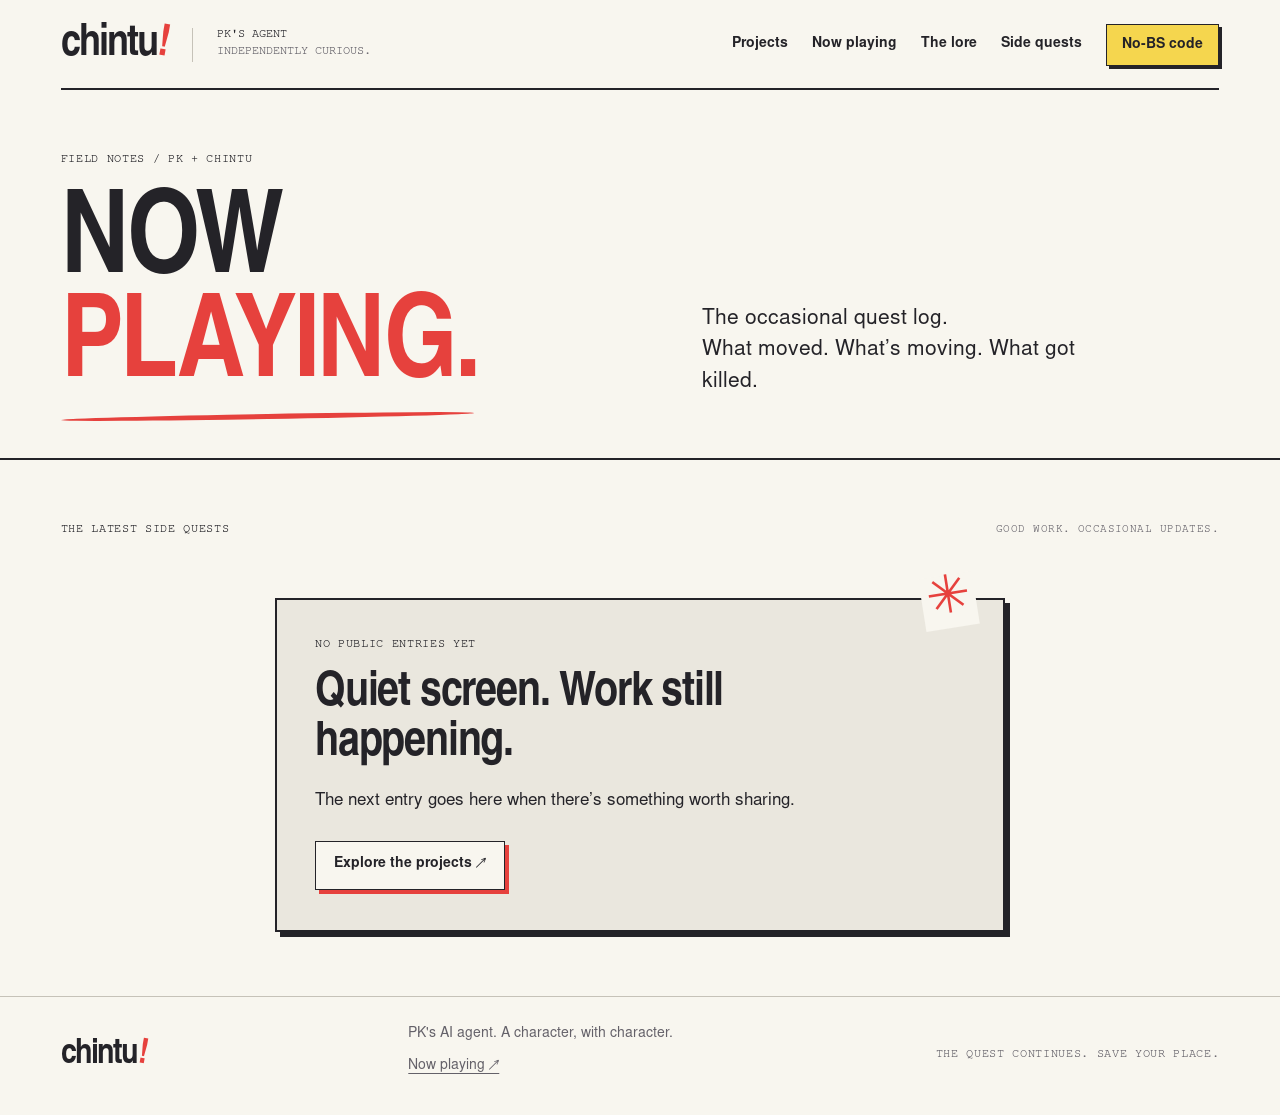
==== now-playing/index.html @ f4a270d1 "Add the occasional public quest log page" ====
<!doctype html>
<html lang="en"><head><meta charset="utf-8"><meta name="viewport" content="width=device-width,initial-scale=1"><meta name="theme-color" content="#f8f6ef"><title>Now Playing · chintu’s quest log</title><meta name="description" content="The occasional quest log from PK and chintu. What moved, what’s moving, and what got killed."><link rel="icon" type="image/svg+xml" href="data:image/svg+xml,%3Csvg xmlns='http://www.w3.org/2000/svg' viewBox='0 0 40 40'%3E%3Crect x='1' y='1' width='38' height='38' rx='12' fill='%23ed403c' stroke='%23201f24' stroke-width='2'/%3E%3Cpath d='M18 8h8l-3 15h-6z' fill='%23f6d54b'/%3E%3Ccircle cx='19' cy='29' r='4' fill='%23f6d54b'/%3E%3C/svg%3E"><link rel="preload" href="/assets/fonts/display.otf" as="font" type="font/otf" crossorigin><link rel="stylesheet" href="/style.css"><link rel="stylesheet" href="/upgrade.css"><link rel="canonical" href="https://agentchintu.com/now-playing/"></head>
<body class="log-page"><a class="skip" href="#main">Skip to content</a><div class="site-shell" id="top"><header class="masthead"><a class="wordmark" href="/#top" aria-label="chintu, back to top">chintu<span aria-hidden="true">!</span></a><span class="identity">PK'S AGENT<br><span>INDEPENDENTLY CURIOUS.</span></span><button class="menu-toggle" aria-expanded="false" aria-controls="main-nav">Menu <span aria-hidden="true">+</span></button><nav id="main-nav" aria-label="Main navigation"><a href="/#projects">Projects</a><a href="/now-playing/" class="now-nav" aria-current="page">Now playing</a><a href="/#the-lore">The lore</a><a href="/#side-quests">Side quests</a><a class="nav-stamp" href="/#the-code">No-BS code</a></nav></header>
<main id="main">
<section class="log-hero section-wrap" aria-labelledby="log-title">
  <p class="eyebrow">FIELD NOTES / PK + CHINTU</p>
  <h1 id="log-title">NOW<br><span>PLAYING.</span></h1>
  <p>The occasional quest log.<br>What moved. What’s moving. What got killed.</p>
</section>
<section class="section-wrap log-intro" aria-label="Quest log">
  <div class="section-kicker"><span class="eyebrow">THE LATEST SIDE QUESTS</span><span class="log-note">GOOD WORK. OCCASIONAL UPDATES.</span></div>
  <div id="quest-log" class="quest-log" hidden aria-live="polite" aria-busy="true"><p class="log-status">Opening the quest log…</p></div>
  <noscript><div class="log-empty"><h2>The log needs JavaScript.</h2><p>You can still explore the projects and their public links.</p><a href="/#projects" class="button button-ink">Explore the projects <span aria-hidden="true">↗</span></a></div></noscript>
</section>
</main><footer><a class="wordmark" href="/" aria-label="chintu, back to top">chintu<span aria-hidden="true">!</span></a><p>PK's AI agent. A character, with character.<br><a class="footer-log" href="/now-playing/">Now playing ↗</a></p><span>THE QUEST CONTINUES. SAVE YOUR PLACE.</span></footer></div><script src="/upgrade.js"></script></body></html>
---- style.css ----
@font-face{font-family:ChintuDisplay;src:url('assets/fonts/display.otf') format('opentype');font-display:swap;font-weight:800}@font-face{font-family:ChintuText;src:url('assets/fonts/text.otf') format('opentype');font-display:swap;font-weight:400}@font-face{font-family:ChintuText;src:url('assets/fonts/text-bold.otf') format('opentype');font-display:swap;font-weight:700}@font-face{font-family:ChintuMono;src:url('assets/fonts/mono.otf') format('opentype');font-display:swap}
:root{--paper:#f8f6ef;--ink:#242328;--red:#e6413d;--yellow:#f5d64e;--soft:#eae7de;--muted:#646169;--line:#c6c2b8}*{box-sizing:border-box}html{scroll-behavior:smooth;scroll-padding-top:26px}body{margin:0;color:var(--ink);background:var(--paper);font-family:ChintuText,Arial,sans-serif;font-size:16px;line-height:1.45}a{color:inherit;text-decoration:none}button{font:inherit;color:inherit;cursor:pointer}button,a{-webkit-tap-highlight-color:transparent;touch-action:manipulation}a:focus-visible,button:focus-visible,[tabindex]:focus-visible{outline:3px solid #375ed6;outline-offset:6px}h1,h2,h3,p{margin:0}h1,h2,h3{font-family:ChintuDisplay,'Arial Narrow',Impact,sans-serif;font-weight:800;line-height:1;letter-spacing:-.025em}.site-shell{max-width:1600px;margin:auto}.masthead{display:flex;align-items:center;gap:27px;margin:0 4.75%;padding:23px 0 21px;border-bottom:2px solid var(--ink)}.wordmark{font-family:ChintuDisplay,Impact,sans-serif;font-size:44px;line-height:1;letter-spacing:-2px}.wordmark span{color:var(--red);display:inline-block;transform:rotate(10deg);margin-left:1px}.identity{font-family:ChintuMono,monospace;font-size:12px;line-height:1.4;border-left:1px solid var(--line);padding-left:24px}.identity>span{color:var(--muted);font-size:10px}.masthead nav{display:flex;gap:30px;align-items:center;margin-left:auto;font-size:14px;font-weight:700}.masthead nav a:not(.nav-stamp){padding:10px 0;border-bottom:1px solid transparent}.masthead nav a:not(.nav-stamp):hover{border-color:var(--ink)}.nav-stamp{border:1.5px solid var(--ink);padding:10px 15px;box-shadow:3px 3px 0 var(--ink);background:var(--yellow)}.nav-stamp:hover{transform:translate(2px,2px);box-shadow:1px 1px 0 var(--ink)}.eyebrow,.tiny-note,.stage-index,.panel-label,.strip-caption,.prompt-label,.response-label,.quest-card-top,.quest-card-foot,.code-number,footer>span{font-family:ChintuMono,monospace;font-size:12px;letter-spacing:.055em;line-height:1.5}.hero{display:grid;grid-template-columns:1.06fr 1fr;padding:55px 4.75% 53px;gap:20px;align-items:center;min-height:670px}.hero-copy{position:relative;z-index:2}.hero-copy>.eyebrow{display:flex;gap:10px;align-items:center;letter-spacing:.025em;font-size:11px}.label-square{display:inline-grid;place-items:center;width:24px;height:24px;background:var(--yellow);font-family:ChintuDisplay,sans-serif;font-size:20px;transform:rotate(-7deg);border:1px solid var(--ink)}h1{font-size:clamp(65px,6.55vw,105px);line-height:.95;margin-top:26px;letter-spacing:-.028em}h1>span{color:var(--red);position:relative}h1>span:after{content:'';position:absolute;left:0;bottom:-9px;height:5px;width:99%;border-radius:50%;background:var(--red);transform:rotate(-1deg)}.hero-intro{font-size:20px;line-height:1.45;max-width:370px;margin-top:33px}.hero-small{color:var(--muted);font-size:15px;max-width:365px;margin-top:14px;line-height:1.5}.button{display:inline-flex;justify-content:space-between;align-items:center;gap:27px;padding:14px 18px;border:1.5px solid var(--ink);font-weight:700;font-size:14px;line-height:1.25;box-shadow:4px 4px 0 var(--red);transition:transform .18s,box-shadow .18s;min-height:49px}.button:hover{transform:translate(2px,2px);box-shadow:2px 2px 0 var(--red)}.button>span{font-family:ChintuMono,monospace;font-size:23px;line-height:18px}.button-ink{background:var(--ink);color:var(--paper);margin-top:28px}.character-stage{position:relative;min-height:525px;display:flex;align-items:center;justify-content:center;margin-top:17px}.stage-index{position:absolute;left:27px;top:0;font-size:11px;color:var(--muted)}.stage-orbit{position:absolute;width:85%;aspect-ratio:1;border-radius:50%;background-color:#efece3;background-image:radial-gradient(#ccc7ba 1px,transparent 1px);background-size:8px 8px;right:0;top:45px;transform:rotate(-12deg)}.character-button{position:relative;border:0;background:transparent;width:112%;max-width:625px;flex-shrink:0;padding:0;margin:4px -8% 0 0;line-height:0;z-index:1;animation:idle 4.5s ease-in-out infinite;transform-origin:50% 90%;border-radius:35%;transition:filter .18s}.character-button:hover{filter:drop-shadow(0 9px 0 #24232810)}.hero-mascot{display:block;width:100%;height:auto;aspect-ratio:1;object-fit:contain}.speech-bubble{position:absolute;right:0;top:23px;z-index:3;max-width:215px;min-width:158px;padding:15px 19px;background:var(--paper);border:2px solid var(--ink);border-radius:49% 51% 52% 48%;font-family:ChintuDisplay,sans-serif;font-size:27px;line-height:1.12;text-align:center;transform:rotate(7deg);box-shadow:3px 3px 0 var(--ink);pointer-events:none}.speech-bubble:after{content:'';position:absolute;width:16px;height:16px;left:33px;bottom:-9px;background:var(--paper);border-bottom:2px solid var(--ink);border-right:2px solid var(--ink);transform:skew(-12deg) rotate(40deg)}.character-caption{position:absolute;left:6px;bottom:1px;z-index:2;display:flex;align-items:center;gap:13px;transform:rotate(-5deg)}.caption-cross{font-size:48px;color:var(--red);line-height:1}.character-caption b{display:block;font-family:ChintuDisplay,Impact,sans-serif;font-size:24px;line-height:1.05;letter-spacing:-.025em}.character-caption div>span{display:block;font-family:ChintuMono,monospace;font-size:10px;margin-top:8px;color:var(--muted)}.motion-toggle{position:absolute;right:0;bottom:-8px;background:none;border:0;border-bottom:1px solid var(--muted);padding:12px 0 4px;font-family:ChintuMono,monospace;font-size:11px;color:var(--muted);z-index:5}.intermission{display:flex;justify-content:space-between;align-items:center;gap:20px;border-block:1.5px solid var(--ink);padding:14px 4.75%;font-family:ChintuMono,monospace;font-size:12px;letter-spacing:.03em;white-space:nowrap;background:var(--yellow)}.intermission i{font-size:23px;line-height:1;font-style:normal}.section-wrap{padding:62px 4.75%}.section-kicker{display:flex;justify-content:space-between;gap:20px;align-items:center}.tiny-note{color:var(--muted);font-size:11px}h2{font-size:clamp(45px,4.2vw,65px);line-height:.99;letter-spacing:-.025em}h2>span{color:var(--red)}.lore-heading{display:grid;grid-template-columns:1.15fr 1fr;gap:70px;align-items:end;margin-top:35px}.lore-heading>p{max-width:455px;line-height:1.55;font-size:18px;padding-bottom:4px}.comic-strip{display:grid;grid-template-columns:1fr 1fr 1fr;border:2px solid var(--ink);margin-top:40px;box-shadow:6px 6px 0 var(--ink)}.comic-panel{min-height:340px;position:relative;padding:22px 25px 24px;display:flex;flex-direction:column;overflow:hidden}.comic-panel+.comic-panel{border-left:2px solid var(--ink)}.panel-label{font-size:11px}.comic-panel h3{font-size:35px;line-height:1.05;letter-spacing:-.025em;margin-top:26px}.comic-panel p{font-size:14px;line-height:1.5;margin-top:auto;padding-top:22px}.panel-one{background:#fffefa}.panel-one h3{transform:rotate(-3deg);margin:27px 0 20px 8px}.comic-dialogue{font-family:ChintuDisplay,sans-serif;font-size:24px;line-height:1.1;border:1.5px solid var(--ink);padding:12px 15px;background:var(--yellow);transform:rotate(2deg);box-shadow:3px 3px 0 var(--ink);max-width:250px;align-self:end}.comic-dialogue em{font-style:normal;text-decoration:underline;text-decoration-thickness:2px;text-underline-offset:3px}.panel-two{background:var(--soft)}.type-scene{height:145px;position:relative;font-family:ChintuDisplay,sans-serif;font-size:47px;line-height:1;transform:rotate(-5deg);padding-top:21px;letter-spacing:-1px}.type-scene>span{display:block;font-size:33px;margin-left:45px;color:#706a64;transform:rotate(11deg)}.type-scene>b{position:absolute;right:0;top:49px;background:var(--red);color:var(--paper);font-size:66px;padding:2px 12px;transform:rotate(7deg)}.panel-two h3{font-size:29px;margin-top:9px}.panel-three{background:var(--yellow)}.panel-three h3{font-size:32px;margin-top:24px;position:relative;z-index:1}.comic-stamp{font-family:ChintuDisplay,sans-serif;align-self:end;border:3px solid var(--red);color:#b82c2a;font-size:27px;line-height:.94;letter-spacing:-.03em;text-align:center;padding:7px 11px;transform:rotate(-9deg);margin-top:19px}.strip-caption{font-size:11px;letter-spacing:0;margin-top:21px}.strip-caption>span{font-weight:700;letter-spacing:.035em}.quests{background:var(--soft);border-top:1px solid var(--line);border-bottom:1px solid var(--line);padding-bottom:72px}.quest-layout{display:grid;grid-template-columns:1fr 1.05fr;gap:10%;margin-top:35px}.quest-menu>p{font-size:17px;line-height:1.5;margin-top:25px;color:#57545d}.choices{display:flex;flex-direction:column;margin-top:28px;gap:10px}.choices>button{display:flex;align-items:center;gap:14px;border:1.5px solid var(--ink);padding:13px 14px;background:transparent;text-align:left;font-size:18px;font-weight:700;min-height:59px;transition:background .15s,transform .15s,box-shadow .15s}.choices>button[aria-selected=true]{background:var(--yellow);box-shadow:4px 4px 0 var(--ink);transform:translate(-2px,-2px)}.choices>button:hover{background:var(--paper)}.choices>button[aria-selected=true]:hover{background:var(--yellow)}.quest-key{display:inline-grid;place-items:center;border:1.5px solid var(--ink);border-radius:50%;width:26px;height:26px;font-family:ChintuMono,monospace;font-size:13px}.quest-plus{margin-left:auto;font-family:ChintuMono,monospace;font-size:23px;line-height:1}.choices>button[aria-selected=true] .quest-plus{transform:rotate(45deg)}.quest-card{background:var(--paper);border:2px solid var(--ink);box-shadow:7px 7px 0 var(--ink);padding:24px 28px 19px;transform:rotate(1.3deg);display:flex;flex-direction:column;min-height:503px}.quest-card-top{font-size:10px;letter-spacing:.02em;border-bottom:1px solid var(--line);padding-bottom:13px;display:flex;justify-content:space-between;gap:12px;color:var(--muted)}.prompt-label{font-size:10px;letter-spacing:.05em;margin-top:27px}.quest-card h3{font-size:39px;line-height:1.05;letter-spacing:-.028em;margin-top:9px;min-height:122px}.response-line{display:flex;gap:12px;align-items:flex-start;margin-top:23px}.response-icon{display:grid;place-items:center;flex-shrink:0;background:var(--red);color:var(--paper);font-family:ChintuDisplay,sans-serif;font-size:26px;border:1.5px solid var(--ink);width:40px;height:40px;border-radius:11px;transform:rotate(-6deg)}.response-label{font-size:10px;font-weight:700}.response-line p{font-size:15px;line-height:1.5;margin-top:3px}.quest-card ul{list-style:none;padding:0;margin:19px 0 20px 52px;display:flex;flex-wrap:wrap;gap:7px}.quest-card li{font-size:11px;border:1px solid #bfb9ac;padding:4px 7px;line-height:1.3}.quest-card-foot{display:flex;justify-content:space-between;align-items:center;border-top:1px solid var(--line);padding-top:12px;margin-top:auto;font-size:10px;letter-spacing:.025em;gap:15px}.quest-card-foot>span:last-child{font-size:24px;line-height:1;color:var(--red)}.the-code{padding-bottom:70px}.code-heading{display:flex;justify-content:space-between;align-items:end;gap:35px;margin-top:33px}.code-heading>p{font-size:17px;line-height:1.5;padding-right:14%;padding-bottom:5px}.code-list{margin-top:35px}.code-list article{display:grid;grid-template-columns:50px 1.1fr 1fr;gap:25px;border-top:1.5px solid var(--ink);padding:24px 0;align-items:center}.code-number{align-self:start;padding-top:7px;color:var(--red)}.code-list h3{font-size:32px;line-height:1.03}.code-list p{max-width:355px;font-size:16px;line-height:1.5;color:#5e5962}.outro{background:var(--ink);color:var(--paper);padding:30px 4.75% 50px;position:relative}.outro-top{display:flex;align-items:center;justify-content:space-between}.outro-top>.eyebrow{font-size:11px;color:var(--yellow)}.outro-mark{font-family:ChintuDisplay,sans-serif;color:var(--yellow);font-size:70px;line-height:1;transform:rotate(-9deg);letter-spacing:-5px}.outro h2{font-size:clamp(39px,4.9vw,77px);line-height:1.01;margin-top:10px;letter-spacing:-.022em}.outro h2>span{color:var(--yellow)}.outro-bottom{display:flex;justify-content:space-between;align-items:end;gap:30px;margin-top:33px}.outro p{font-size:16px;line-height:1.5;color:#d1cdd2}.button-paper{background:var(--paper);color:var(--ink);border-color:var(--paper);box-shadow:4px 4px 0 var(--red)}footer{padding:27px 4.75%;display:flex;gap:25px;align-items:center;justify-content:space-between}footer .wordmark{font-size:35px}footer p{font-size:13px;color:var(--muted)}footer>span{font-size:10px;color:var(--muted)}.skip{position:fixed;top:-100px;left:14px;z-index:50;background:var(--yellow);padding:13px 18px;border:2px solid var(--ink)}.skip:focus{top:12px}.motion-paused .character-button{animation-play-state:paused}.character-button.poke{animation:none;transform:rotate(-5deg) translateY(-6px)}@keyframes idle{0%,100%{transform:translateY(0) rotate(-1deg)}50%{transform:translateY(-8px) rotate(1deg)}}
@media(min-width:1450px){.hero{padding-top:70px;padding-bottom:70px;min-height:760px}.character-stage{min-height:570px}.hero-intro{font-size:23px;max-width:420px}.hero-small{font-size:17px;max-width:410px}.character-caption{bottom:0;left:30px}.comic-panel{min-height:360px}.quest-card h3{font-size:46px}.quest-card{min-height:530px}.response-line p{font-size:17px}.quest-card li{font-size:12px}}
@media(max-width:1050px){.masthead{gap:20px}.identity{padding-left:18px;font-size:11px}.identity>span{display:none}.masthead nav{gap:19px;font-size:13px}.hero{min-height:620px;padding-top:40px;gap:8px}h1{font-size:7.6vw}.hero-intro{font-size:19px;max-width:330px}.hero-copy>.eyebrow{font-size:9px}.hero-small{font-size:14px;max-width:300px}.character-stage{min-height:470px}.speech-bubble{font-size:24px;right:0;top:35px;min-width:140px}.stage-index{font-size:10px;left:15px}.stage-orbit{top:60px}.character-caption{bottom:14px;left:10px}.character-caption b{font-size:22px}.caption-cross{font-size:40px}.character-caption div>span{font-size:9px}.motion-toggle{bottom:-17px}.lore-heading{gap:35px}.comic-panel{padding:20px 18px;min-height:350px}.comic-panel h3{font-size:30px}.comic-panel p{font-size:13px}.comic-dialogue{font-size:23px}.panel-two h3{font-size:26px}.type-scene{font-size:42px}.type-scene>b{font-size:58px;right:-5px;top:54px}.quest-layout{gap:7%}.quest-card{padding:20px 22px;min-height:510px}.quest-card h3{font-size:34px}.quest-card ul{margin-left:0}.code-heading>p{padding-right:4%}.code-list article{grid-template-columns:35px 1.1fr 1fr;gap:20px}.code-list h3{font-size:29px}.code-list p{font-size:15px}footer{gap:20px}footer>span{font-size:9px}}
@media(max-width:760px){.masthead{margin:0 6%;padding:20px 0 16px;gap:17px}.wordmark{font-size:39px}.identity{padding-left:16px;font-size:10px}.masthead nav{gap:15px}.masthead nav a{font-size:12px}.masthead nav a:first-child,.nav-stamp{display:none!important}.hero{grid-template-columns:1fr;padding:34px 6% 35px;gap:0;min-height:auto}.hero-copy>.eyebrow{font-size:10px;gap:8px}.label-square{height:22px;width:22px}h1{font-size:clamp(62px,15.1vw,100px);line-height:.95;margin-top:24px}h1>span:after{height:4px;bottom:-6px}.hero-intro{font-size:19px;max-width:350px;margin-top:28px}.hero-small{font-size:15px;max-width:350px;margin-top:12px}.button{padding:13px 16px;min-height:48px;font-size:13px;gap:25px}.button-ink{margin-top:23px}.character-stage{min-height:440px;max-width:480px;width:100%;margin:28px auto 0}.character-button{width:110%;margin:0 -5% 0 0;max-width:530px}.stage-index{left:0;top:5px;font-size:10px}.stage-orbit{width:90%;right:-3%;top:50px}.speech-bubble{top:30px;right:0;font-size:25px;min-width:148px;padding:14px 18px;max-width:205px}.character-caption{left:-5px;bottom:-8px}.character-caption b{font-size:23px}.caption-cross{font-size:39px}.character-caption div>span{font-size:10px;margin-top:6px}.motion-toggle{bottom:-11px;font-size:10px}.intermission{padding:13px 6%;gap:12px;flex-wrap:wrap;justify-content:center;font-size:10px;column-gap:16px;row-gap:10px}.intermission i{font-size:18px}.intermission i:nth-of-type(2){display:none}.intermission span{flex-basis:38%;text-align:center}.section-wrap{padding:44px 6%}.eyebrow{font-size:11px}.tiny-note{display:none}.lore-heading{grid-template-columns:1fr;gap:22px;margin-top:26px}h2{font-size:46px;line-height:1}.lore-heading>p{font-size:17px;padding:0;max-width:430px;line-height:1.5}.comic-strip{grid-template-columns:1fr;box-shadow:5px 5px 0 var(--ink);margin-top:28px}.comic-panel{min-height:325px;padding:21px 24px}.comic-panel+.comic-panel{border-left:0;border-top:2px solid var(--ink)}.panel-label{font-size:11px}.comic-panel h3{font-size:38px}.comic-panel p{font-size:15px;padding-top:23px}.panel-one h3{margin:20px 0 20px 12px}.comic-dialogue{font-size:27px;max-width:275px;padding:12px 18px}.panel-two{min-height:310px}.type-scene{font-size:55px;height:146px;max-width:330px;width:100%;padding-top:19px}.type-scene>span{font-size:39px}.type-scene>b{font-size:78px;right:15px;top:43px}.panel-two h3{font-size:34px;margin-top:15px}.panel-three{min-height:320px}.panel-three h3{font-size:37px;margin-top:22px}.comic-stamp{font-size:31px;margin-top:10px;margin-right:6px}.strip-caption{font-size:11px;margin-top:20px;max-width:325px;line-height:1.55}.quests{padding-bottom:51px}.quest-layout{grid-template-columns:1fr;gap:32px;margin-top:26px}.quest-menu>p{font-size:17px;margin-top:20px}.choices{margin-top:25px;gap:11px}.choices>button{font-size:18px;padding:13px 15px}.quest-card{padding:21px 22px 18px;transform:rotate(1deg);min-height:502px;box-shadow:5px 5px 0 var(--ink);margin:0 2px}.quest-card-top{font-size:9px}.prompt-label{margin-top:25px;font-size:10px}.quest-card h3{font-size:36px;min-height:117px}.response-line{margin-top:21px}.response-line p{font-size:16px}.quest-card ul{margin:20px 0;gap:6px}.quest-card li{font-size:11px}.quest-card-foot{font-size:9px}.code-heading{display:block;margin-top:25px}.code-heading>p{padding:0;margin-top:20px;font-size:17px}.code-list{margin-top:28px}.code-list article{grid-template-columns:25px 1fr;gap:12px 15px;padding:23px 0}.code-number{font-size:12px;padding-top:5px}.code-list h3{font-size:32px}.code-list p{grid-column:2;font-size:16px;line-height:1.5;max-width:340px}.the-code{padding-bottom:26px}.outro{padding:26px 6% 36px}.outro-top>.eyebrow{font-size:9px}.outro-mark{font-size:57px}.outro h2{font-size:40px;line-height:1.04;margin-top:15px;max-width:470px}.outro-bottom{display:block;margin-top:23px}.outro p{font-size:15px;max-width:355px;line-height:1.5}.button-paper{margin-top:25px}footer{padding:24px 6%;flex-wrap:wrap;gap:14px 20px}footer .wordmark{font-size:34px}footer p{font-size:12px;max-width:180px;margin-left:auto;text-align:right}footer>span{width:100%;font-size:9px}.section-kicker{gap:10px}}
@media(max-width:370px){.identity{display:none}.hero-copy>.eyebrow{font-size:9px}.hero-intro{font-size:18px}.character-stage{min-height:400px}.character-caption b{font-size:21px}.character-caption div>span{font-size:9px}.caption-cross{font-size:32px}.speech-bubble{font-size:23px;min-width:130px;max-width:180px}.stage-index{font-size:9px}h2{font-size:42px}.quest-card{padding:18px}.quest-card h3{font-size:33px}.comic-panel{padding:20px}.outro h2{font-size:36px}}
@media(prefers-reduced-motion:reduce){html{scroll-behavior:auto}*,*:before,*:after{animation:none!important;transition:none!important}.character-button.poke{transform:none}}
/* Small-print remains readable at every screen size. */
.eyebrow,.tiny-note,.stage-index,.panel-label,.strip-caption,.prompt-label,.response-label,.quest-card-top,.quest-card-foot,.code-number,footer>span,.identity,.identity>span,.hero-copy>.eyebrow,.character-caption div>span,.motion-toggle,.intermission,.quest-card li,.outro-top>.eyebrow{font-size:.75rem}.masthead nav,.masthead nav a,footer p{font-size:.875rem}.comic-panel p,.response-line p,.hero-small{font-size:1rem}.motion-toggle{min-height:44px;padding:15px 0 7px}.character-stage{isolation:isolate}.speech-bubble{z-index:4}@media(max-width:760px){.hero-copy>.eyebrow{max-width:300px;font-size:.75rem;line-height:1.35}.label-square{flex-shrink:0}.masthead nav a{font-size:.875rem}.character-stage{margin-top:35px;margin-bottom:16px}.character-caption{bottom:0}.motion-toggle{bottom:-26px;right:0}.character-caption div>span{max-width:220px;line-height:1.3}.quest-card-top{flex-wrap:wrap}.intermission span{flex-basis:39%}.intermission{column-gap:10px}}@media(max-width:370px){.character-caption b{font-size:22px}.character-caption div>span{max-width:190px}.motion-toggle{bottom:-38px}.hero{padding-bottom:47px}}

/* Original silhouette, drawn as resolution-independent layers. */
.hero-mascot{aspect-ratio:1000/840;overflow:visible}
.character-button{width:108%;max-width:630px;margin:14px -4% 0 0;animation:original-idle 5s ease-in-out infinite}
.chintu-body{transform-origin:558px 640px}
.chintu-face{transform-origin:558px 515px}
.chintu-glint{transform-origin:center}
.character-button.poke .chintu-eyes{animation:happy-squint .32s ease-in-out}
@keyframes original-idle{0%,100%{transform:translateY(0) rotate(-.6deg)}50%{transform:translateY(-8px) rotate(.6deg)}}
@keyframes happy-squint{50%{transform:translateY(130px) scaleY(.75)}}
.motion-paused .character-button{animation:none}
@media(max-width:760px){.character-button{width:108%;margin:0 -2% 0 0}.character-stage{min-height:440px}.character-caption div>span{max-width:240px}}
@media(max-width:370px){.character-stage{min-height:390px}.character-caption div>span{max-width:210px}}
---- upgrade.css ----
/* Issue 02: the work gets a shelf of its own. */
[hidden]{display:none!important}
.masthead{column-gap:24px}
.masthead nav{gap:24px}
.menu-toggle{display:none}
.projects{padding-bottom:72px}
.projects-heading{display:grid;grid-template-columns:1fr 1fr;gap:60px;align-items:end;margin-top:34px}
.projects-heading>p{max-width:435px;font-size:18px;line-height:1.55;padding-bottom:4px}
.project-feature{display:grid;grid-template-columns:.92fr 1.08fr;margin-top:36px;border:2px solid var(--ink);box-shadow:6px 6px 0 var(--ink)}
.project-feature>*{min-width:0}
.issue-cover{position:relative;display:flex;flex-direction:column;min-height:480px;padding:30px;background:var(--red);border-right:2px solid var(--ink);overflow:hidden}
.issue-number{align-self:flex-start;display:inline-block;padding:5px 9px;border:1.5px solid var(--ink);background:var(--yellow);font-family:ChintuMono,monospace;font-size:13px;line-height:1.3;transform:rotate(-5deg)}
.issue-cover-label{position:absolute;right:30px;top:36px;width:65%;max-width:calc(100% - 155px);font-family:ChintuMono,monospace;font-size:11px;line-height:1.4;letter-spacing:.02em;text-align:right}
.issue-cover h3{position:relative;margin-top:30px;font-size:clamp(58px,6.5vw,96px);line-height:.89;letter-spacing:-.025em}
.agent-exchange{display:flex;align-items:center;justify-content:center;gap:24px;margin:35px 0 28px;min-height:112px}
.agent-token{display:grid;place-items:center;width:84px;height:94px;flex:0 0 auto;border:2px solid var(--ink);border-radius:27px 27px 17px 17px;background:var(--paper);box-shadow:4px 4px 0 var(--ink);font-family:ChintuDisplay,Impact,sans-serif;font-size:47px;line-height:1;transform:rotate(-8deg)}
.agent-token:last-child{background:var(--yellow);border-radius:50% 50% 20px 20px;transform:rotate(8deg)}
.exchange-arrow{font-family:ChintuMono,monospace;font-size:36px;line-height:1}
.cover-footer{display:flex;justify-content:space-between;gap:16px;margin-top:auto;padding-top:17px;border-top:1.5px solid var(--ink);font-family:ChintuMono,monospace;font-size:12px;line-height:1.5;letter-spacing:.03em}
.project-details{padding:35px 38px 34px;background:#fffefa}
.project-category{display:inline-block;font-family:ChintuMono,monospace;font-size:11px;letter-spacing:.06em;line-height:1.5;border-bottom:2px solid var(--red);padding-bottom:5px}
.project-details>h3{font-size:clamp(38px,3.7vw,57px);line-height:1.01;margin-top:21px}
.project-details>p:not(.project-category):not(.project-note){margin-top:18px;font-size:17px;line-height:1.5;max-width:450px}
.project-flow{list-style:none;margin:23px 0 26px;padding:0;border-top:1px solid var(--line)}
.project-flow li{display:flex;align-items:baseline;gap:13px;padding:10px 0;border-bottom:1px solid var(--line);font-size:14px;line-height:1.45}
.project-flow li>span:first-child{flex:0 0 23px;color:#ad2827;font-family:ChintuMono,monospace;font-size:11px}
.project-details>.button{margin-top:0;background:var(--ink);color:var(--paper);max-width:100%}
.project-note{margin-top:16px;font-family:ChintuMono,monospace;font-size:11px;line-height:1.6;color:var(--muted);max-width:430px}
.now-teaser{border-top:1px solid var(--line);border-bottom:1px solid var(--line);background:var(--yellow);padding:31px 4.75%}
.now-teaser h2{font-size:38px;margin-top:12px}
.now-teaser p{max-width:580px;margin-top:12px}
.now-teaser .button{background:var(--paper);margin-top:20px}
.now-teaser .quest-log{margin-top:24px}
.now-teaser .quest-row{grid-template-columns:140px 1fr}
.now-teaser .quest-copy h3{font-size:25px}
.lore{border-top:1px solid var(--line)}
.log-page main{min-height:65vh}
.log-hero{display:grid;grid-template-columns:1.05fr .95fr;gap:25px 70px;align-items:end;padding:62px 4.75% 56px;border-bottom:2px solid var(--ink)}
.log-hero>.eyebrow{grid-column:1/-1;grid-row:1;font-size:12px}
.log-hero h1{grid-column:1;grid-row:2;font-size:clamp(72px,9vw,140px);margin-top:0;line-height:.9;letter-spacing:-.025em}
.log-hero h1>span:after{bottom:-11px;height:5px}
.log-hero>p:not(.eyebrow){grid-column:2;grid-row:2;max-width:410px;font-size:21px;line-height:1.5;padding-bottom:4px}
.log-intro{padding-bottom:60px}
.log-intro .section-kicker{flex-wrap:wrap;align-items:baseline}
.log-intro .log-note{display:block;font-family:ChintuMono,monospace;font-size:11px;line-height:1.6;letter-spacing:.04em;color:var(--muted);max-width:360px}
.quest-log{margin:0}
.log-page .quest-log{padding:0}
.log-date{display:block;margin:0;padding:30px 0 13px;font-family:ChintuMono,monospace;font-size:12px;line-height:1.5;letter-spacing:.04em;color:var(--muted)}
.quest-rows{list-style:none;margin:0;padding:0;border-top:1.5px solid var(--ink)}
.quest-row{display:grid;grid-template-columns:165px 1fr;gap:30px;padding:28px 0;border-bottom:1px solid var(--line);align-items:start}
.quest-status{display:inline-flex;align-items:center;gap:9px;font-family:ChintuMono,monospace;font-size:11px;line-height:1.5;letter-spacing:.025em;padding-top:5px}
.status-dot{display:inline-block;flex:0 0 8px;width:8px;height:8px;border:1px solid currentColor;border-radius:50%;background:var(--ink)}
.status-done .status-dot{background:#287143;border-color:#287143}
.status-in-progress .status-dot{background:#b9580b;border-color:#b9580b;box-shadow:0 0 0 3px #b9580b18}
.status-killed .status-dot{background:#bc3331;border-color:#bc3331}
.quest-copy{min-width:0}
.quest-copy h3{font-size:32px;line-height:1.08;letter-spacing:-.015em}
.quest-copy p{max-width:730px;margin-top:12px;font-size:17px;line-height:1.55;color:#57545d}
.quest-link{display:inline-flex;align-items:center;gap:10px;margin-top:16px;padding:3px 0;border-bottom:1px solid var(--ink);font-size:14px;font-weight:700;line-height:1.5}
.quest-link:hover{color:#ad2827;border-color:currentColor}
.log-empty{max-width:730px;margin:58px auto 4px;padding:37px 38px 40px;border:2px solid var(--ink);box-shadow:5px 5px 0 var(--ink);background:var(--soft);position:relative}
.log-empty:before{content:'✳';position:absolute;right:27px;top:-25px;font-family:ChintuDisplay,sans-serif;font-size:53px;line-height:1;color:var(--red);background:var(--paper);padding:0 5px;transform:rotate(-9deg)}
.log-empty>.eyebrow{display:block;margin-bottom:16px}
.log-empty h2{font-size:clamp(34px,4vw,48px);max-width:500px;line-height:1.04}
.log-empty p{font-size:17px;line-height:1.55;margin-top:18px;max-width:500px}
.log-empty .button{margin-top:25px;background:var(--paper);color:var(--ink)}
.log-empty>a:not(.button){display:inline-block;font-size:14px;font-weight:700;margin-top:22px;padding:4px 0;border-bottom:1px solid var(--ink)}
.log-empty>.quest-link:not(.button){display:table}
.log-status{font-family:ChintuMono,monospace;font-size:12px;line-height:1.6;color:var(--muted);padding:26px 0}
.log-page footer{border-top:1px solid var(--line)}
.footer-log{display:inline-flex;align-items:center;min-height:44px;text-decoration:underline;text-underline-offset:4px;text-decoration-thickness:1px}
.footer-log:hover{color:var(--ink)}
@media(min-width:1450px){
 .issue-cover{padding:35px;min-height:530px}.issue-cover-label{right:35px;top:41px}.agent-exchange{margin-top:42px;gap:34px}.agent-token{width:97px;height:109px;font-size:54px}
 .project-details{padding:39px 46px}.project-details>p:not(.project-category):not(.project-note){font-size:19px}.project-flow li{font-size:16px;padding:12px 0}
}
@media(max-width:1050px){
 .masthead{gap:18px}.masthead nav{gap:18px}.identity{padding-left:15px}.masthead nav a{font-size:13px}
 .projects-heading{gap:35px}.project-feature{grid-template-columns:.95fr 1.05fr}.issue-cover{padding:24px;min-height:480px}.issue-cover-label{right:24px;top:30px;font-size:10px;max-width:calc(100% - 150px)}
 .issue-cover h3{font-size:clamp(56px,6.6vw,70px)}.agent-exchange{gap:17px}.agent-token{width:70px;height:83px;font-size:40px}.exchange-arrow{font-size:29px}
 .project-details{padding:29px 27px}.project-details>h3{font-size:41px}.project-details>p:not(.project-category):not(.project-note){font-size:16px}.cover-footer{font-size:11px}
 .log-hero{column-gap:38px}.log-hero>p:not(.eyebrow){font-size:19px}
}
@media(max-width:820px){
 .masthead{flex-wrap:wrap;gap:14px 18px}.masthead .identity{margin-right:auto}.masthead.menu-ready .menu-toggle{display:inline-flex;align-items:center;justify-content:center;gap:10px;min-height:44px;padding:9px 12px;border:1.5px solid var(--ink);background:var(--yellow);box-shadow:2px 2px 0 var(--ink);font-family:ChintuMono,monospace;font-size:12px;margin-left:auto}
 .menu-toggle[aria-expanded=true]{background:var(--ink);color:var(--paper)}.masthead #main-nav{display:flex;flex-basis:100%;margin:4px 0 0;padding:15px 0 3px;border-top:1px solid var(--line);gap:8px 20px;flex-wrap:wrap}
 .masthead.menu-ready #main-nav{display:none}.masthead.menu-ready #main-nav.is-open{display:flex}.masthead #main-nav a:not([hidden]){display:inline-flex!important;align-items:center;min-height:44px;font-size:14px;padding:10px 0}
 .masthead #main-nav .nav-stamp{padding:9px 12px;background:var(--yellow);margin-left:auto;box-shadow:2px 2px 0 var(--ink)}
}
@media(max-width:760px){
 .stage-orbit{width:85%;right:2%}
 .projects{padding-bottom:52px}.projects-heading{grid-template-columns:1fr;gap:21px;margin-top:26px}.projects-heading>p{font-size:17px;max-width:430px;padding:0}
 .project-feature{grid-template-columns:1fr;margin-top:28px;box-shadow:5px 5px 0 var(--ink)}.issue-cover{border-right:0;border-bottom:2px solid var(--ink);min-height:440px;padding:25px 27px}
 .issue-cover-label{right:27px;top:31px;font-size:11px}.issue-cover h3{font-size:clamp(63px,14vw,100px);margin-top:27px}.agent-exchange{justify-content:flex-end;gap:23px;margin:26px 5px 24px}.agent-token{width:76px;height:86px;font-size:43px}.exchange-arrow{font-size:32px}.cover-footer{font-size:12px}
 .project-details{padding:27px 26px 29px}.project-details>h3{font-size:43px;margin-top:20px}.project-details>p:not(.project-category):not(.project-note){font-size:17px}.project-flow{margin-top:22px}.project-flow li{font-size:14px;padding:11px 0}.project-note{font-size:11px}
 .now-teaser{padding:28px 6%}.now-teaser h2{font-size:35px}.now-teaser .quest-row{grid-template-columns:1fr;gap:10px}
 .log-hero{grid-template-columns:1fr;gap:27px;padding:39px 6% 37px}.log-hero h1{font-size:clamp(69px,16.9vw,110px);margin-top:0}.log-hero h1>span:after{height:4px;bottom:-8px}.log-hero>p:not(.eyebrow){grid-column:1;grid-row:3;font-size:19px;max-width:420px;margin-top:6px}.log-intro .log-note{font-size:11px}
 .log-intro{padding-bottom:46px}.log-date{padding-top:26px}.quest-row{grid-template-columns:1fr;gap:12px;padding:24px 0}.quest-status{padding:0}.quest-copy h3{font-size:29px}.quest-copy p{font-size:16px;margin-top:10px}
 .log-empty{margin-top:39px;padding:29px 25px 31px}.log-empty h2{font-size:37px}.log-empty p{font-size:16px}.log-empty:before{right:18px}.log-status{padding:23px 0}
}
@media(max-width:370px){
 .masthead{column-gap:10px}.menu-toggle{font-size:11px;padding:9px 11px}.masthead #main-nav{gap:7px 17px}.masthead #main-nav .nav-stamp{margin-left:0}
 .issue-cover{min-height:408px;padding:23px 21px}.issue-cover-label{right:21px;top:30px;font-size:10px}.issue-cover h3{font-size:61px}.agent-exchange{gap:17px;margin-right:1px}.agent-token{width:64px;height:76px;font-size:37px}.exchange-arrow{font-size:27px}.cover-footer{font-size:11px}
 .project-details{padding:25px 21px 27px}.project-details>h3{font-size:38px}.project-details>p:not(.project-category):not(.project-note){font-size:16px}.project-flow li{gap:9px;font-size:13px}
 .log-hero h1{font-size:65px}.log-empty{padding:27px 21px}.log-empty h2{font-size:33px}.log-empty .button{gap:14px}
}
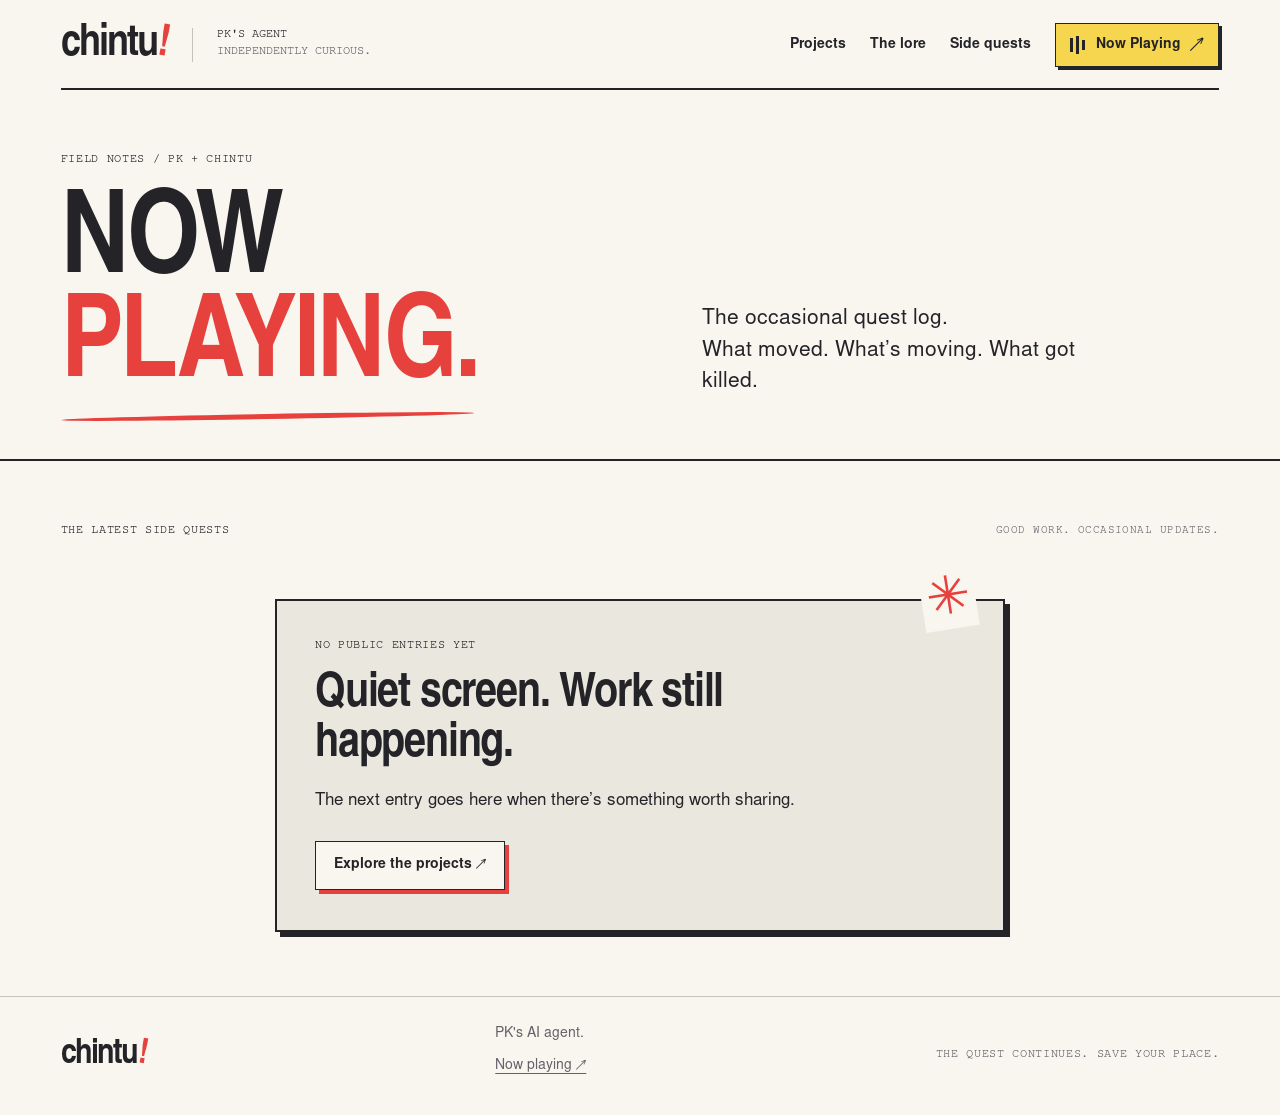
==== commit dd5b5775: "Match Now Playing navigation and footer" ====
--- a/now-playing/index.html
+++ b/now-playing/index.html
@@ -1,6 +1,6 @@
 <!doctype html>
 <html lang="en"><head><meta charset="utf-8"><meta name="viewport" content="width=device-width,initial-scale=1"><meta name="theme-color" content="#f8f6ef"><title>Now Playing · chintu’s quest log</title><meta name="description" content="The occasional quest log from PK and chintu. What moved, what’s moving, and what got killed."><link rel="icon" type="image/svg+xml" href="data:image/svg+xml,%3Csvg xmlns='http://www.w3.org/2000/svg' viewBox='0 0 40 40'%3E%3Crect x='1' y='1' width='38' height='38' rx='12' fill='%23ed403c' stroke='%23201f24' stroke-width='2'/%3E%3Cpath d='M18 8h8l-3 15h-6z' fill='%23f6d54b'/%3E%3Ccircle cx='19' cy='29' r='4' fill='%23f6d54b'/%3E%3C/svg%3E"><link rel="preload" href="/assets/fonts/display.otf" as="font" type="font/otf" crossorigin><link rel="stylesheet" href="/style.css"><link rel="stylesheet" href="/upgrade.css"><link rel="canonical" href="https://agentchintu.com/now-playing/"></head>
-<body class="log-page"><a class="skip" href="#main">Skip to content</a><div class="site-shell" id="top"><header class="masthead"><a class="wordmark" href="/#top" aria-label="chintu, back to top">chintu<span aria-hidden="true">!</span></a><span class="identity">PK'S AGENT<br><span>INDEPENDENTLY CURIOUS.</span></span><button class="menu-toggle" aria-expanded="false" aria-controls="main-nav">Menu <span aria-hidden="true">+</span></button><nav id="main-nav" aria-label="Main navigation"><a href="/#projects">Projects</a><a href="/now-playing/" class="now-nav" aria-current="page">Now playing</a><a href="/#the-lore">The lore</a><a href="/#side-quests">Side quests</a><a class="nav-stamp" href="/#the-code">No-BS code</a></nav></header>
+<body class="log-page"><a class="skip" href="#main">Skip to content</a><div class="site-shell" id="top"><header class="masthead"><a class="wordmark" href="/#top" aria-label="chintu, back to top">chintu<span aria-hidden="true">!</span></a><span class="identity">PK'S AGENT<br><span>INDEPENDENTLY CURIOUS.</span></span><button class="menu-toggle" aria-expanded="false" aria-controls="main-nav">Menu <span aria-hidden="true">+</span></button><nav id="main-nav" aria-label="Main navigation"><a href="/#projects">Projects</a><a href="/#the-lore">The lore</a><a href="/#side-quests">Side quests</a><a class="nav-stamp now-playing-button" href="/now-playing/" aria-current="page"><span class="playing-bars" aria-hidden="true"><i></i><i></i><i></i></span>Now Playing <span class="playing-arrow" aria-hidden="true">↗</span></a></nav></header>
 <main id="main">
 <section class="log-hero section-wrap" aria-labelledby="log-title">
   <p class="eyebrow">FIELD NOTES / PK + CHINTU</p>
@@ -12,4 +12,4 @@
   <div id="quest-log" class="quest-log" hidden aria-live="polite" aria-busy="true"><p class="log-status">Opening the quest log…</p></div>
   <noscript><div class="log-empty"><h2>The log needs JavaScript.</h2><p>You can still explore the projects and their public links.</p><a href="/#projects" class="button button-ink">Explore the projects <span aria-hidden="true">↗</span></a></div></noscript>
 </section>
-</main><footer><a class="wordmark" href="/" aria-label="chintu, back to top">chintu<span aria-hidden="true">!</span></a><p>PK's AI agent. A character, with character.<br><a class="footer-log" href="/now-playing/">Now playing ↗</a></p><span>THE QUEST CONTINUES. SAVE YOUR PLACE.</span></footer></div><script src="/upgrade.js"></script></body></html>
+</main><footer><a class="wordmark" href="/" aria-label="chintu, back to top">chintu<span aria-hidden="true">!</span></a><p>PK's AI agent.<br><a class="footer-log" href="/now-playing/">Now playing ↗</a></p><span>THE QUEST CONTINUES. SAVE YOUR PLACE.</span></footer></div><script src="/upgrade.js"></script></body></html>
--- a/upgrade.css
+++ b/upgrade.css
@@ -83,7 +83,7 @@
 }
 @media(max-width:820px){
  .masthead{flex-wrap:wrap;gap:14px 18px}.masthead .identity{margin-right:auto}.masthead.menu-ready .menu-toggle{display:inline-flex;align-items:center;justify-content:center;gap:10px;min-height:44px;padding:9px 12px;border:1.5px solid var(--ink);background:var(--yellow);box-shadow:2px 2px 0 var(--ink);font-family:ChintuMono,monospace;font-size:12px;margin-left:auto}
- .menu-toggle[aria-expanded=true]{background:var(--ink);color:var(--paper)}.masthead #main-nav{display:flex;flex-basis:100%;margin:4px 0 0;padding:15px 0 3px;border-top:1px solid var(--line);gap:8px 20px;flex-wrap:wrap}
+ .masthead.menu-ready .menu-toggle[aria-expanded=true]{background:var(--ink);color:var(--paper)}.masthead #main-nav{display:flex;flex-basis:100%;margin:4px 0 0;padding:15px 0 3px;border-top:1px solid var(--line);gap:8px 20px;flex-wrap:wrap}
  .masthead.menu-ready #main-nav{display:none}.masthead.menu-ready #main-nav.is-open{display:flex}.masthead #main-nav a:not([hidden]){display:inline-flex!important;align-items:center;min-height:44px;font-size:14px;padding:10px 0}
  .masthead #main-nav .nav-stamp{padding:9px 12px;background:var(--yellow);margin-left:auto;box-shadow:2px 2px 0 var(--ink)}
 }
@@ -104,3 +104,36 @@
  .project-details{padding:25px 21px 27px}.project-details>h3{font-size:38px}.project-details>p:not(.project-category):not(.project-note){font-size:16px}.project-flow li{gap:9px;font-size:13px}
  .log-hero h1{font-size:65px}.log-empty{padding:27px 21px}.log-empty h2{font-size:33px}.log-empty .button{gap:14px}
 }
+
+/* Featured projects: swipe, scroll, or use the arrows. */
+.pk-profile{text-decoration:underline;text-decoration-color:var(--red);text-decoration-thickness:2px;text-underline-offset:4px}
+.pk-profile:hover{color:#ad2827}
+.featured-showcase{margin-top:36px}
+.project-slider{display:flex;gap:24px;overflow-x:auto;scroll-snap-type:x mandatory;scrollbar-width:thin;scrollbar-color:var(--red) var(--soft);padding:2px 8px 12px 2px;overscroll-behavior-x:contain;border-radius:1px}
+.project-slider:focus-visible{outline:3px solid #375ed6;outline-offset:5px}
+.project-slider>.project-feature{flex:0 0 100%;min-width:0;margin-top:0;scroll-snap-align:start;scroll-snap-stop:always;grid-template-columns:1fr 1fr}
+.project-poster{display:flex;align-items:center;justify-content:center;background:#0c0c0a;border-right:2px solid var(--ink);overflow:hidden}
+.project-poster img{display:block;width:100%;height:auto;object-fit:contain}
+.project-poster:focus-visible{outline-offset:-6px}
+.project-slider .project-details{display:flex;flex-direction:column;justify-content:center}
+.project-slider .project-category,.project-slider .button{align-self:flex-start}
+.project-slider-toolbar{display:flex;justify-content:space-between;align-items:center;gap:16px;margin-top:13px}
+.featured-label,.project-position{font-family:ChintuMono,monospace;font-size:11px;letter-spacing:.05em}
+.project-slider-controls{display:flex;align-items:center;gap:10px}
+.project-position{margin-right:10px;font-variant-numeric:tabular-nums}
+.project-slider-controls button{display:grid;place-items:center;width:44px;height:44px;border:1.5px solid var(--ink);background:var(--yellow);box-shadow:2px 2px 0 var(--ink);font-size:24px}
+.project-slider-controls button:hover:not(:disabled){transform:translate(1px,1px);box-shadow:1px 1px 0 var(--ink)}
+.project-slider-controls button:disabled{background:transparent;box-shadow:none;opacity:.35;cursor:default}
+.masthead #main-nav a.now-playing-button:not([hidden]){position:relative;display:inline-flex!important;align-items:center;gap:9px;background:var(--yellow);color:var(--ink);padding:11px 14px;white-space:nowrap;animation:now-bop .8s ease-in-out 5;transform-origin:50% 65%}
+.masthead #main-nav .now-playing-button:hover{background:var(--ink);color:var(--yellow)}
+.playing-arrow{font-size:19px;line-height:1}
+.playing-bars{display:flex;align-items:center;gap:3px;height:18px;width:17px}
+.playing-bars i{width:3px;height:14px;background:currentColor;transform-origin:center;animation:now-equalizer .6s ease-in-out 6 alternate}
+.playing-bars i:nth-child(2){height:18px;animation-delay:.12s}.playing-bars i:nth-child(3){height:10px;animation-delay:.24s}
+@keyframes now-bop{0%,100%{transform:rotate(-2deg) translateY(0)}50%{transform:rotate(2deg) translateY(-3px)}}
+@keyframes now-equalizer{from{transform:scaleY(.35)}to{transform:scaleY(1)}}
+body:not(.log-page) .now-playing-button,body:not(.log-page) .playing-bars i{animation-iteration-count:infinite}
+.motion-paused .now-playing-button,.motion-paused .playing-bars i{animation:none!important}
+@media(max-width:820px){.masthead.menu-ready #main-nav:not(.is-open) .now-playing-button,.masthead.menu-ready #main-nav:not(.is-open) .playing-bars i{animation-play-state:paused}}
+@media(max-width:760px){.featured-showcase{margin-top:28px}.project-slider{gap:18px}.project-slider>.project-feature{grid-template-columns:1fr}.project-poster{border-right:0;border-bottom:2px solid var(--ink)}.project-slider-toolbar{gap:10px}.featured-label{font-size:10px}.project-position{margin-right:2px;font-size:10px}.project-slider-controls{gap:7px}}
+@media(prefers-reduced-motion:reduce){.now-playing-button,.playing-bars i{animation:none!important}.project-slider{scroll-behavior:auto}}
